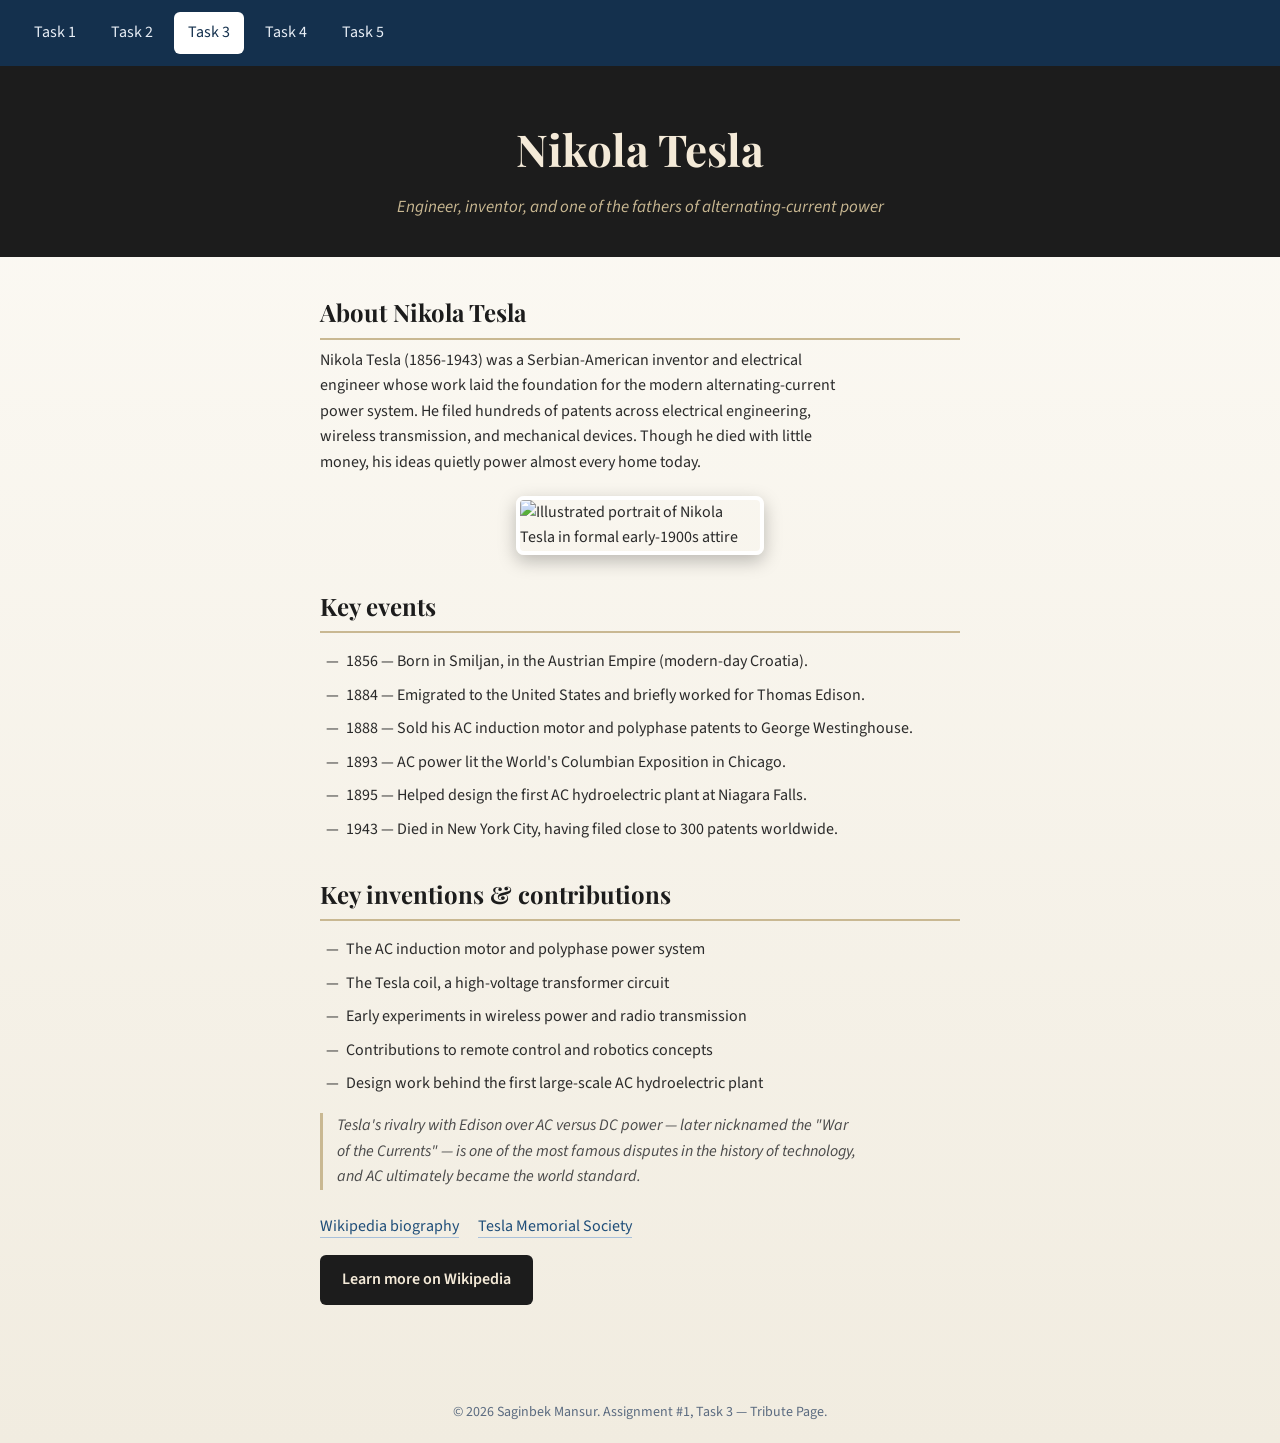
==== task3.html @ 6b3d6228 "add Tasks" ====
<!DOCTYPE html>
<html lang="en">
<head>
  <meta charset="UTF-8">
  <meta name="viewport" content="width=device-width, initial-scale=1.0">
  <title>Task 3 — Tribute Page: Nikola Tesla</title>

  <link rel="preconnect" href="https://fonts.googleapis.com">
  <link rel="preconnect" href="https://fonts.gstatic.com" crossorigin>
  <link href="https://fonts.googleapis.com/css2?family=Playfair+Display:wght@600;700&family=Source+Sans+3:wght@400;600&display=swap" rel="stylesheet">

  <link rel="stylesheet" href="styles.css">
</head>
<body class="tribute-page">

  <nav class="navbar">
    <a class="nav-link" href="index.html">Task 1</a>
    <a class="nav-link" href="task2.html">Task 2</a>
    <a class="nav-link active" href="task3.html">Task 3</a>
    <a class="nav-link" href="task4.html">Task 4</a>
    <a class="nav-link" href="task5.html">Task 5</a>
  </nav>

  <header class="tribute-header">
    <h1>Nikola Tesla</h1>
    <h3>Engineer, inventor, and one of the fathers of alternating-current power</h3>
  </header>

  <main class="content">

    <h2>About Nikola Tesla</h2>
    <p>
      Nikola Tesla (1856-1943) was a Serbian-American inventor and electrical
      engineer whose work laid the foundation for the modern alternating-current
      power system. He filed hundreds of patents across electrical engineering,
      wireless transmission, and mechanical devices. Though he died with little
      money, his ideas quietly power almost every home today.
    </p>

    <img class="portrait"
         src="C:\Users\Admin\Desktop\web\images\nikola-tesla-3909844_1280.jpg"
         alt="Illustrated portrait of Nikola Tesla in formal early-1900s attire">

    <h2>Key events</h2>
    <ol class="tribute-list">
      <li>1856 — Born in Smiljan, in the Austrian Empire (modern-day Croatia).</li>
      <li>1884 — Emigrated to the United States and briefly worked for Thomas Edison.</li>
      <li>1888 — Sold his AC induction motor and polyphase patents to George Westinghouse.</li>
      <li>1893 — AC power lit the World's Columbian Exposition in Chicago.</li>
      <li>1895 — Helped design the first AC hydroelectric plant at Niagara Falls.</li>
      <li>1943 — Died in New York City, having filed close to 300 patents worldwide.</li>
    </ol>

    <h2>Key inventions &amp; contributions</h2>
    <ul class="tribute-list">
      <li>The AC induction motor and polyphase power system</li>
      <li>The Tesla coil, a high-voltage transformer circuit</li>
      <li>Early experiments in wireless power and radio transmission</li>
      <li>Contributions to remote control and robotics concepts</li>
      <li>Design work behind the first large-scale AC hydroelectric plant</li>
    </ul>

    <p class="closing">
      Tesla's rivalry with Edison over AC versus DC power — later nicknamed the
      "War of the Currents" — is one of the most famous disputes in the history
      of technology, and AC ultimately became the world standard.
    </p>

    <div class="links">
      <a href="https://en.wikipedia.org/wiki/Nikola_Tesla" target="_blank" rel="noopener">Wikipedia biography</a>
      <a href="https://teslasociety.com/" target="_blank" rel="noopener">Tesla Memorial Society</a>
    </div>

    <a class="btn" href="https://en.wikipedia.org/wiki/Nikola_Tesla" target="_blank" rel="noopener">Learn more on Wikipedia</a>

  </main>

  <footer class="footer">
    <p>&copy; 2026 Saginbek Mansur. Assignment #1, Task 3 — Tribute Page.</p>
  </footer>

</body>
</html>
---- styles.css ----
body {
  margin: 0;
  background-color: #eef2f7;
  font-family: "Segoe UI", Tahoma, Geneva, sans-serif;
  font-size: 16px;
  line-height: 1.6;
  color: #2b3445;
}

h1 {
  font-size: 34px;
  margin-bottom: 24px;
}

h2 {
  font-size: 22px;
  color: #1f4e79;
  margin-top: 32px;
  margin-bottom: 8px;
  padding-bottom: 6px;
  border-bottom: 2px solid #cfd9e6;
}

p {
  margin: 0 0 12px;
  max-width: 65ch;
}

a {
  color: #1f4e79;
  text-decoration: none;
  border-bottom: 1px solid #a8c0da;
  transition: color 0.2s, border-color 0.2s;
}

a:hover {
  color: #c2410c;
  border-bottom-color: #c2410c;
}

a:focus-visible {
  outline: 2px solid #c2410c;
  outline-offset: 2px;
}

#page-title {
  color: #14304d;
  letter-spacing: -0.5px;
}

.navbar {
  background-color: #14304d;
  padding: 12px 20px;
}

.nav-link {
  display: inline-block;
  color: #e8eef6;
  padding: 8px 14px;
  margin-right: 4px;
  border: none;
  border-radius: 6px;
}

.nav-link:hover {
  background-color: #27527f;
  color: #ffffff;
}

.nav-link.active {
  background-color: #ffffff;
  color: #14304d;
}

.page {
  max-width: 820px;
  margin: 32px auto;
  padding: 28px 32px;
  background-color: #ffffff;
  border: 1px solid #d7dfe9;
  border-radius: 10px;
}

.profile-card {
  display: block;
  background-color: #f7fafc;
  border: 1px solid #d7dfe9;
  border-left: 5px solid #1f4e79;
  border-radius: 10px;
  padding: 20px;
  overflow: hidden;
}

.avatar {
  float: left;
  width: 120px;
  max-width: 100%;
  margin-right: 20px;
  border: 3px solid #ffffff;
  border-radius: 50%;
  box-shadow: 0 2px 8px rgba(20, 48, 77, 0.2);
}

.profile-info h2 {
  margin-top: 0;
  border-bottom: none;
  padding-bottom: 0;
}

.group {
  font-weight: bold;
  color: #5b6b80;
}

.plan-list {
  padding-left: 22px;
}

.plan-list li {
  margin-bottom: 6px;
}

.hobby-list {
  list-style-type: square;
  padding-left: 22px;
}

.hobby-list li {
  margin-bottom: 6px;
}

.footer {
  text-align: center;
  padding: 20px;
  color: #5b6b80;
  font-size: 14px;
}

.footer p {
  max-width: none;
  margin: 0;
}

@media (max-width: 600px) {
  .page {
    margin: 16px;
    padding: 20px;
  }

  h1 {
    font-size: 26px;
  }

  .avatar {
    float: none;
    display: block;
    margin: 0 auto 16px;
  }

  .profile-card {
    text-align: center;
  }
}

.layout {
  max-width: 960px;
  margin: 24px auto;
  padding: 0 16px 40px;
}

.site-header {
  background-color: #14304d;
  color: #ffffff;
  padding: 28px 24px;
  border-radius: 10px 10px 0 0;
}

.site-header h1 {
  margin: 0 0 8px;
  color: #ffffff;
}

.site-header p {
  margin: 0;
  color: #c9d8e8;
  max-width: none;
}

.section-nav {
  background-color: #27527f;
  padding: 10px 24px;
  box-shadow: 0 2px 4px rgba(0, 0, 0, 0.15);
}

.section-nav a {
  display: inline-block;
  color: #e8eef6;
  border-bottom: none;
  padding: 6px 12px;
  margin-right: 6px;
  border-radius: 6px;
}

.section-nav a:hover {
  background-color: #ffffff;
  color: #14304d;
}

.body-columns {
  background-color: #eef2f7;
  border: 1px solid #d7dfe9;
  border-top: none;
  padding: 24px;
  overflow: hidden;
}

.sidebar {
  float: left;
  width: 220px;
  box-sizing: border-box;
  background-color: #ffffff;
  border: 1px solid #d7dfe9;
  border-radius: 8px;
  padding: 18px;
  box-shadow: 0 2px 6px rgba(20, 48, 77, 0.08);
}

.sidebar h2 {
  margin-top: 0;
  font-size: 18px;
  border-bottom: none;
}

.sidebar ul {
  list-style: none;
  padding: 0;
  margin: 0;
}

.sidebar li {
  margin-bottom: 4px;
}

.sidebar a {
  display: block;
  padding: 8px 10px;
  border-bottom: none;
  border-radius: 6px;
  color: #1f4e79;
}

.sidebar a:hover {
  background-color: #eef2f7;
  color: #c2410c;
}

.content {
  float: right;
  width: calc(100% - 220px - 24px);
  box-sizing: border-box;
  background-color: #ffffff;
  border: 1px solid #d7dfe9;
  border-radius: 8px;
  padding: 20px 24px;
  box-shadow: 0 2px 6px rgba(20, 48, 77, 0.08);
}

.content h2 {
  font-size: 19px;
}

.site-footer {
  background-color: #14304d;
  color: #c9d8e8;
  text-align: center;
  padding: 16px;
  border-radius: 0 0 10px 10px;
}

.site-footer p {
  margin: 0;
  max-width: none;
  color: inherit;
}

@media (max-width: 700px) {
  .sidebar,
  .content {
    float: none;
    width: auto;
    margin-bottom: 16px;
  }
}

body.tribute-page {
  background: linear-gradient(180deg, #fdfbf6 0%, #f1ece0 100%);
  font-family: "Source Sans 3", "Segoe UI", sans-serif;
  color: #2a2a2a;
}

.tribute-header {
  background-color: #1c1c1c;
  color: #f4ead8;
  text-align: center;
  padding: 48px 20px 36px;
}

.tribute-header h1 {
  font-family: "Playfair Display", Georgia, serif;
  font-size: 44px;
  margin: 0 0 10px;
  color: #f4ead8;
}

.tribute-header h3 {
  font-weight: 400;
  font-style: italic;
  color: #c9b892;
  margin: 0;
  font-size: 17px;
}

body.tribute-page .content {
  float: none;
  width: auto;
  max-width: 680px;
  margin: 36px auto;
  padding: 0 20px 40px;
  background: none;
  border: none;
  box-shadow: none;
}

body.tribute-page .content h2 {
  font-family: "Playfair Display", Georgia, serif;
  font-size: 24px;
  color: #1c1c1c;
  border-bottom: 2px solid #c9b892;
}

.portrait {
  display: block;
  max-width: 240px;
  width: 100%;
  margin: 20px auto;
  border-radius: 8px;
  border: 4px solid #ffffff;
  box-shadow: 0 6px 18px rgba(0, 0, 0, 0.25);
}

.tribute-list {
  padding-left: 22px;
  list-style-type: "— ";
}

.tribute-list li {
  margin-bottom: 8px;
  padding-left: 4px;
}

.closing {
  font-style: italic;
  color: #4a4a4a;
  border-left: 3px solid #c9b892;
  padding-left: 14px;
}

.links {
  margin: 24px 0 16px;
}

.links a {
  margin-right: 16px;
}

.btn {
  display: inline-block;
  background-color: #1c1c1c;
  color: #f4ead8;
  border: none;
  border-radius: 6px;
  padding: 12px 22px;
  font-weight: 600;
  text-decoration: none;
}

.btn:hover {
  background-color: #c9b892;
  color: #1c1c1c;
}

@media (max-width: 600px) {
  .tribute-header h1 {
    font-size: 32px;
  }
}

.grades-table {
  border: 1px solid black;
  width: 100%;
  border-collapse: collapse;
  margin: 16px 0 8px;
  box-shadow: 0 2px 8px rgba(20, 48, 77, 0.08);
}

.grades-table caption {
  text-align: left;
  font-weight: 600;
  color: #14304d;
  margin-bottom: 8px;
}

.grades-table th,
.grades-table td {
  border: 1px solid #d7dfe9;
  padding: 10px 14px;
  text-align: left;
}

.grades-table thead th {
  background-color: #1f4e79;
  color: #ffffff;
  font-weight: 600;
}

.grades-table tbody tr:nth-child(even) {
  background-color: #f3f6fa;
}

.grades-table tbody tr:nth-child(odd) {
  background-color: #ffffff;
}

.grades-table .highlight-row {
  background-color: #fdf0dd;
}

.table-note {
  font-size: 14px;
  color: #5b6b80;
  font-style: italic;
}

.feedback-form {
  max-width: 420px;
  margin: 20px auto;
  background-color: #ffffff;
  border: 1px solid #d7dfe9;
  border-radius: 10px;
  padding: 24px 28px;
  box-shadow: 0 2px 8px rgba(20, 48, 77, 0.08);
}

.form-row {
  margin-bottom: 16px;
}

.form-row label,
.form-row .form-label {
  display: block;
  margin-bottom: 6px;
  font-weight: 600;
  color: #14304d;
}

.feedback-form input[type="text"],
.feedback-form input[type="email"],
.feedback-form select,
.feedback-form textarea {
  width: 100%;
  box-sizing: border-box;
  padding: 9px 12px;
  border: 1px solid #c3cedd;
  border-radius: 6px;
  font-family: inherit;
  font-size: 15px;
}

.feedback-form input:focus,
.feedback-form select:focus,
.feedback-form textarea:focus {
  outline: none;
  border-color: #1f4e79;
  box-shadow: 0 0 0 2px rgba(31, 78, 121, 0.15);
}

.radio-group label {
  display: inline-block;
  font-weight: 400;
  margin-right: 16px;
  color: #2b3445;
}

.radio-group input {
  margin-right: 4px;
}

.submit-btn {
  display: block;
  width: 100%;
  text-align: center;
  border: none;
  cursor: pointer;
  font-size: 15px;
}
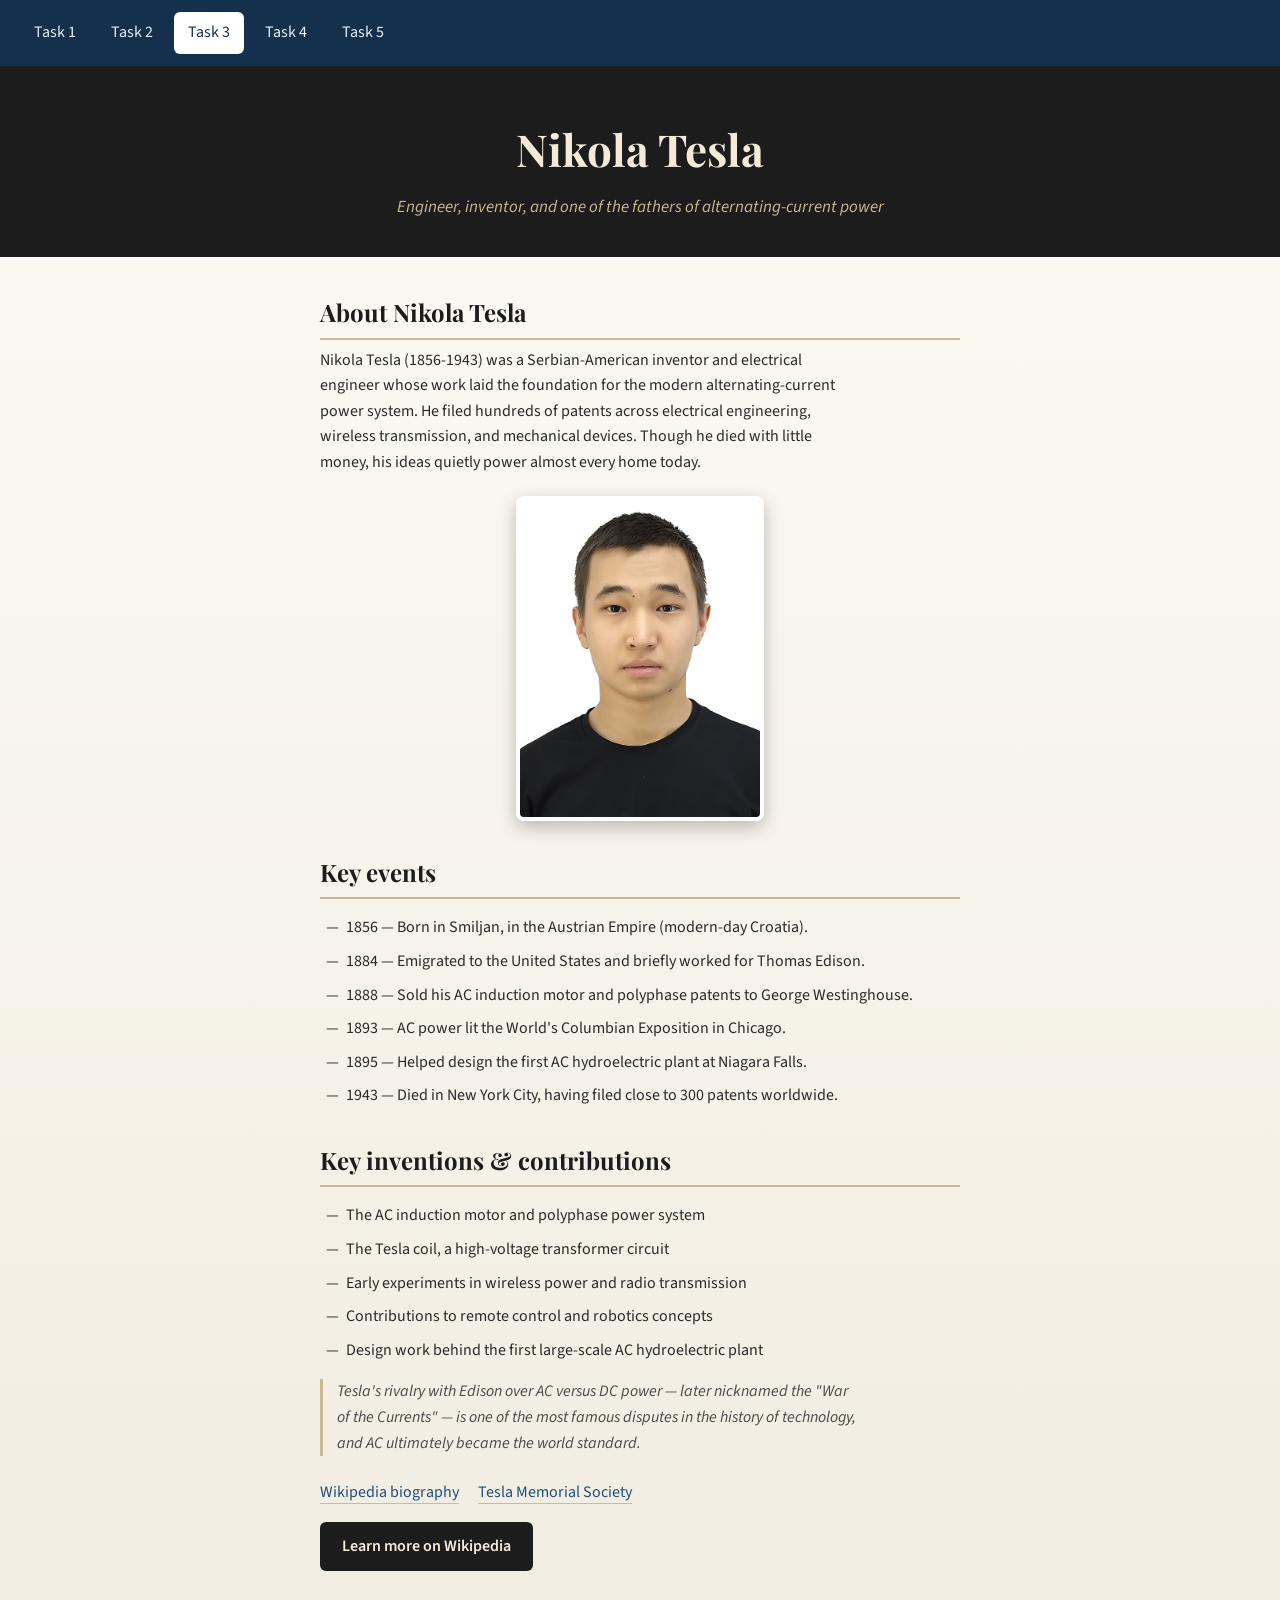
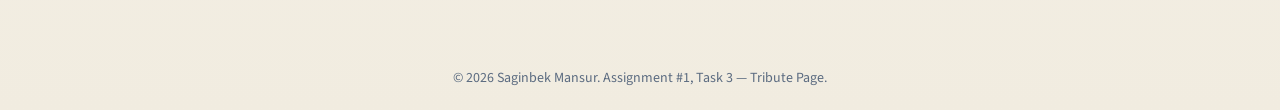
==== commit c40c5ed2: "add task" ====
--- a/task3.html
+++ b/task3.html
@@ -38,7 +38,7 @@
     </p>
 
     <img class="portrait"
-         src="C:\Users\Admin\Desktop\web\images\nikola-tesla-3909844_1280.jpg"
+         src="photo_2026-09-18_08-46-28.jpg"
          alt="Illustrated portrait of Nikola Tesla in formal early-1900s attire">
 
     <h2>Key events</h2>
--- a/styles.css
+++ b/styles.css
@@ -398,7 +398,7 @@
 }
 
 .grades-table {
-  border: 1px solid black;
+  border: 3px solid black;
   width: 100%;
   border-collapse: collapse;
   margin: 16px 0 8px;
@@ -414,7 +414,7 @@
 
 .grades-table th,
 .grades-table td {
-  border: 1px solid #d7dfe9;
+  border: 3px solid black;
   padding: 10px 14px;
   text-align: left;
 }
